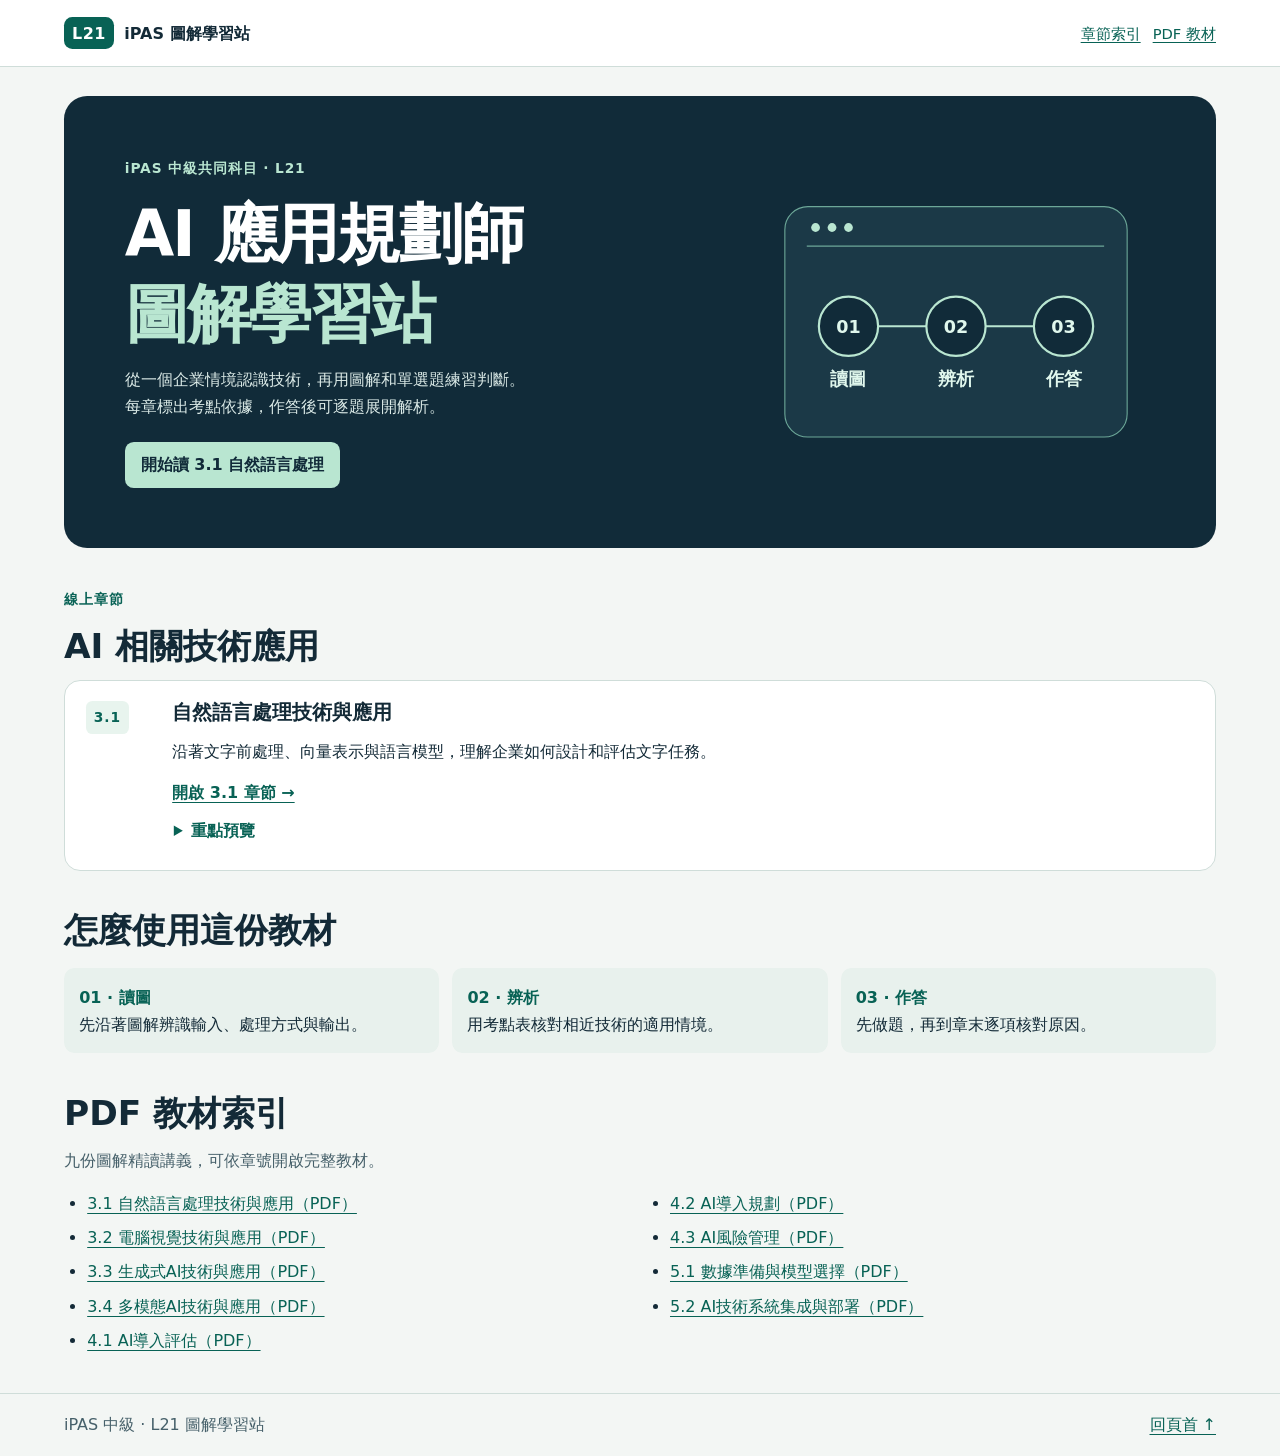
==== index.html @ ba50946d "Add files via upload" ====
<!doctype html>
<html lang="zh-Hant-TW">
<head>
  <meta charset="utf-8">
  <meta name="viewport" content="width=device-width, initial-scale=1">
  <meta name="description" content="iPAS 中級 AI 應用規劃師 L21 圖解講義、考點與練習。">
  <title>iPAS 中級 AI 應用規劃師圖解學習站</title>
  <link rel="stylesheet" href="./assets/css/site.css">
  <script defer src="./assets/js/site.js"></script>
</head>
<body>
  <a class="skip" href="#main">跳至主要內容</a>
  <header class="site-header">
    <div class="frame">
      <a class="brand" href="./index.html"><span class="brand-mark">L21</span> iPAS 圖解學習站</a>
      <nav class="top-nav" aria-label="網站導覽">
        <a href="#lessons">章節索引</a>
        <a href="#materials">PDF 教材</a>
      </nav>
    </div>
  </header>
  <main id="main" class="frame" tabindex="-1">
    <section class="hero hero-grid" aria-labelledby="home-title">
      <div>
        <p class="eyebrow">iPAS 中級共同科目 · L21</p>
        <h1 id="home-title">AI 應用規劃師<br><span class="accent">圖解學習站</span></h1>
        <p>從一個企業情境認識技術，再用圖解和單選題練習判斷。每章標出考點依據，作答後可逐題展開解析。</p>
        <a class="button-link" href="./lessons/3-1-nlp.html">開始讀 3.1 自然語言處理</a>
      </div>
      <svg class="hero-figure" viewBox="0 0 350 245" role="img" aria-label="圖示依序呈現讀圖、辨析、作答三個學習步驟">
        <rect x="19" y="17" width="312" height="210" rx="21" fill="#1b3947" stroke="#6ca798"/>
        <path d="M39 53H310" stroke="#6ca798"/>
        <circle cx="47" cy="36" r="4" fill="#b9e6d1"/>
        <circle cx="62" cy="36" r="4" fill="#b9e6d1"/>
        <circle cx="77" cy="36" r="4" fill="#b9e6d1"/>
        <path d="M79 126H273" stroke="#b9e6d1" stroke-width="2"/>
        <g fill="#112b39" stroke="#b9e6d1" stroke-width="2">
          <circle cx="77" cy="126" r="27"/><circle cx="175" cy="126" r="27"/><circle cx="273" cy="126" r="27"/>
        </g>
        <g fill="#e0f7ed" text-anchor="middle" font-family="system-ui, sans-serif" font-size="16" font-weight="700">
          <text x="77" y="132">01</text><text x="175" y="132">02</text><text x="273" y="132">03</text>
          <text x="77" y="180">讀圖</text><text x="175" y="180">辨析</text><text x="273" y="180">作答</text>
        </g>
      </svg>
    </section>

    <section id="lessons" class="home-section">
      <p class="eyebrow">線上章節</p>
      <h2>AI 相關技術應用</h2>
      <article class="lesson-card">
        <span class="chapter-no">3.1</span>
        <div>
          <h3>自然語言處理技術與應用</h3>
          <p>沿著文字前處理、向量表示與語言模型，理解企業如何設計和評估文字任務。</p>
          <a class="card-link" href="./lessons/3-1-nlp.html">開啟 3.1 章節 →</a>
          <details class="preview" data-preview>
            <summary>重點預覽</summary>
            <ul class="preview-panel">
              <li>區分斷詞、詞性標註與命名實體辨識。</li>
              <li>辨識詞頻特徵、詞嵌入與語言模型的分工。</li>
              <li>比較檢索增強生成、微調與上線評估。</li>
            </ul>
          </details>
        </div>
      </article>
    </section>

    <section class="home-section" aria-labelledby="method-title">
      <h2 id="method-title">怎麼使用這份教材</h2>
      <ol class="reading-steps">
        <li><strong>01 · 讀圖</strong>先沿著圖解辨識輸入、處理方式與輸出。</li>
        <li><strong>02 · 辨析</strong>用考點表核對相近技術的適用情境。</li>
        <li><strong>03 · 作答</strong>先做題，再到章末逐項核對原因。</li>
      </ol>
    </section>

    <section id="materials" class="home-section">
      <h2>PDF 教材索引</h2>
      <p class="section-note">九份圖解精讀講義，可依章號開啟完整教材。</p>
      <ul class="materials">
        <li><a href="./outputs/iPAS%E4%B8%AD%E7%B4%9A_L21_3.1_%E8%87%AA%E7%84%B6%E8%AA%9E%E8%A8%80%E8%99%95%E7%90%86%E6%8A%80%E8%A1%93%E8%88%87%E6%87%89%E7%94%A8_%E5%9C%96%E8%A7%A3%E7%B2%BE%E8%AE%80.pdf">3.1 自然語言處理技術與應用（PDF）</a></li>
        <li><a href="./outputs/iPAS%E4%B8%AD%E7%B4%9A_L21_3.2_%E9%9B%BB%E8%85%A6%E8%A6%96%E8%A6%BA%E6%8A%80%E8%A1%93%E8%88%87%E6%87%89%E7%94%A8_%E5%9C%96%E8%A7%A3%E7%B2%BE%E8%AE%80.pdf">3.2 電腦視覺技術與應用（PDF）</a></li>
        <li><a href="./outputs/iPAS%E4%B8%AD%E7%B4%9A_L21_3.3_%E7%94%9F%E6%88%90%E5%BC%8FAI%E6%8A%80%E8%A1%93%E8%88%87%E6%87%89%E7%94%A8_%E5%9C%96%E8%A7%A3%E7%B2%BE%E8%AE%80.pdf">3.3 生成式AI技術與應用（PDF）</a></li>
        <li><a href="./outputs/iPAS%E4%B8%AD%E7%B4%9A_L21_3.4_%E5%A4%9A%E6%A8%A1%E6%85%8BAI%E6%8A%80%E8%A1%93%E8%88%87%E6%87%89%E7%94%A8_%E5%9C%96%E8%A7%A3%E7%B2%BE%E8%AE%80.pdf">3.4 多模態AI技術與應用（PDF）</a></li>
        <li><a href="./outputs/iPAS%E4%B8%AD%E7%B4%9A_L21_4.1_AI%E5%B0%8E%E5%85%A5%E8%A9%95%E4%BC%B0_%E5%9C%96%E8%A7%A3%E7%B2%BE%E8%AE%80.pdf">4.1 AI導入評估（PDF）</a></li>
        <li><a href="./outputs/iPAS%E4%B8%AD%E7%B4%9A_L21_4.2_AI%E5%B0%8E%E5%85%A5%E8%A6%8F%E5%8A%83_%E5%9C%96%E8%A7%A3%E7%B2%BE%E8%AE%80.pdf">4.2 AI導入規劃（PDF）</a></li>
        <li><a href="./outputs/iPAS%E4%B8%AD%E7%B4%9A_L21_4.3_AI%E9%A2%A8%E9%9A%AA%E7%AE%A1%E7%90%86_%E5%9C%96%E8%A7%A3%E7%B2%BE%E8%AE%80.pdf">4.3 AI風險管理（PDF）</a></li>
        <li><a href="./outputs/iPAS%E4%B8%AD%E7%B4%9A_L21_5.1_%E6%95%B8%E6%93%9A%E6%BA%96%E5%82%99%E8%88%87%E6%A8%A1%E5%9E%8B%E9%81%B8%E6%93%87_%E5%9C%96%E8%A7%A3%E7%B2%BE%E8%AE%80.pdf">5.1 數據準備與模型選擇（PDF）</a></li>
        <li><a href="./outputs/iPAS%E4%B8%AD%E7%B4%9A_L21_5.2_AI%E6%8A%80%E8%A1%93%E7%B3%BB%E7%B5%B1%E9%9B%86%E6%88%90%E8%88%87%E9%83%A8%E7%BD%B2_%E5%9C%96%E8%A7%A3%E7%B2%BE%E8%AE%80.pdf">5.2 AI技術系統集成與部署（PDF）</a></li>
      </ul>
    </section>
  </main>
  <footer class="site-footer">
    <div class="frame"><p>iPAS 中級 · L21 圖解學習站</p><a href="#main">回頁首 ↑</a></div>
  </footer>
</body>
</html>
---- assets/css/site.css ----
:root {
  color-scheme: light;
  --bg: #f3f6f4;
  --paper: #fff;
  --ink: #132a37;
  --muted: #46606a;
  --navy: #112b39;
  --teal: #086255;
  --mint: #b9e6d1;
  --line: #cfddd9;
  --focus: #ae5500;
  --radius: 1rem;
  --max: 72rem;
  font-family: system-ui, "PingFang TC", "Microsoft JhengHei", sans-serif;
  line-height: 1.7;
}
*, *::before, *::after { box-sizing: border-box; }
[hidden] { display: none !important; }
body { margin: 0; background: var(--bg); color: var(--ink); }
a { color: var(--teal); text-underline-offset: .22em; }
a:hover { text-decoration-thickness: .15em; }
a:focus-visible, summary:focus-visible, button:focus-visible, [tabindex]:focus-visible {
  outline: .16rem solid var(--focus);
  outline-offset: .18rem;
}
button, summary { cursor: pointer; font: inherit; }
button { border: 1px solid var(--line); border-radius: .6rem; background: var(--paper); color: var(--teal); padding: .38rem .85rem; font-weight: 700; }
img, svg { max-width: 100%; }
p { margin: 0 0 .85rem; }
h1, h2, h3 { line-height: 1.25; margin: 0 0 .75rem; }
h1 { font-size: clamp(2.05rem, 6vw, 4rem); letter-spacing: -.035em; }
h2 { font-size: clamp(1.55rem, 4vw, 2.15rem); }
h3 { font-size: 1.23rem; }
code { background: #e9f0ed; border-radius: .25rem; padding: .12em .33em; color: var(--navy); }
ol, ul { padding-inline-start: 1.45rem; }
li + li { margin-top: .32rem; }
.frame { width: min(var(--max), calc(100% - 2.5rem)); margin-inline: auto; }
.skip { position: absolute; inset: .5rem auto auto 1rem; transform: translateY(-200%); z-index: 2; padding: .5rem 1rem; background: var(--paper); }
.skip:focus { transform: translateY(0); }
.site-header { background: var(--paper); border-bottom: 1px solid var(--line); }
.site-header .frame, .site-footer .frame { display: flex; align-items: center; justify-content: space-between; gap: .6rem 1.25rem; flex-wrap: wrap; }
.site-header .frame { min-height: 4.15rem; padding-block: .6rem; }
.site-footer { border-top: 1px solid var(--line); padding-block: 1.1rem; color: var(--muted); }
.site-footer p { margin: 0; }
.brand { display: inline-flex; align-items: center; gap: .65rem; color: var(--ink); font-weight: 800; text-decoration: none; }
.brand-mark { color: #fff; background: var(--teal); border-radius: .52rem; padding: .15rem .5rem; letter-spacing: .03em; }
.top-nav { display: flex; flex-wrap: wrap; gap: .75rem; font-size: .92rem; }
.eyebrow, .chapter-no { font-size: .86rem; color: var(--teal); font-weight: 800; letter-spacing: .065em; }
.hero { padding: clamp(1.65rem, 5vw, 3.8rem); background: var(--navy); color: #fff; border-radius: 1.45rem; margin-block: 1.8rem 2.45rem; }
.hero p { max-width: 40ch; color: #dbeae7; }
.hero .eyebrow { color: var(--mint); }
.hero .accent { color: var(--mint); }
.hero-grid { display: grid; grid-template-columns: minmax(0, 1.5fr) minmax(0, 1fr); align-items: center; gap: 2rem; }
.hero-figure { display: block; width: min(100%, 24rem); margin: auto; }
.button-link { display: inline-block; margin-top: .5rem; padding: .58rem 1rem; background: var(--mint); border-radius: .55rem; color: var(--navy); font-weight: 800; text-decoration: none; }
.button-link:hover { background: #d2f4e5; }
.hero .button-link:focus-visible { outline-color: #ffd48a; }
.home-section { margin-block: 2.4rem; }
.section-note, .meta { color: var(--muted); }
.lesson-card { display: grid; align-items: start; grid-template-columns: 4.4rem minmax(0, 1fr); gap: .65rem 1rem; background: var(--paper); border: 1px solid var(--line); border-radius: var(--radius); padding: 1.3rem; }
.lesson-card p:last-child, details p:last-child { margin-bottom: 0; }
.lesson-card .chapter-no { justify-self: start; padding: .3rem .5rem; background: #e8f4ee; border-radius: .4rem; }
.card-link { display: inline-block; margin-bottom: .4rem; font-weight: 750; }
.preview { color: var(--muted); }
.preview > summary { width: fit-content; max-width: 100%; padding: .3rem .1rem; color: var(--teal); font-weight: 730; }
.preview[open] > summary { margin-bottom: .18rem; }
.preview-panel { border-inline-start: .18rem solid #77ab9b; padding: .35rem .7rem; margin: 0; color: var(--ink); }
.preview-panel ul { margin: 0; }
.reading-steps { display: grid; grid-template-columns: repeat(3, minmax(0, 1fr)); gap: .8rem; list-style: none; padding: 0; }
.reading-steps li { margin: 0; padding: .95rem; background: #e8f1ed; border-radius: .65rem; }
.reading-steps strong { color: var(--teal); display: block; }
.materials { columns: 2; column-gap: 2.3rem; }
.materials li { break-inside: avoid; margin: 0 0 .45rem; }
.lesson-grid { display: grid; grid-template-columns: 11rem minmax(0, 1fr); align-items: start; gap: 1.6rem; margin-bottom: 2.4rem; }
.toc { position: sticky; top: 1rem; padding: 1rem; background: var(--paper); border: 1px solid var(--line); border-radius: .8rem; }
.toc strong { display: block; margin-bottom: .35rem; }
.toc ul { margin: 0; }
.toc a { display: inline-block; padding-block: .15rem; }
.lesson-content > section { padding: clamp(1rem, 3vw, 1.65rem); margin-bottom: 1.05rem; background: var(--paper); border: 1px solid var(--line); border-radius: var(--radius); scroll-margin-top: 1rem; }
#concepts nav { margin-bottom: 1rem; }
.topic { margin-top: 1.4rem; padding-top: 1.2rem; border-top: 1px solid var(--line); }
.flow { margin: 1rem 0; padding: 1rem; background: #eaf4ef; border-radius: .75rem; }
.flow ol { display: grid; grid-template-columns: repeat(4, minmax(0, 1fr)); gap: .55rem; padding: 0; list-style: none; margin: 0; }
.flow li { min-width: 0; margin: 0; padding: .6rem; background: var(--paper); border: 1px solid var(--line); border-radius: .55rem; overflow-wrap: anywhere; }
.flow li > strong { display: block; color: var(--teal); }
figcaption { margin-top: .6rem; color: var(--muted); font-size: .92rem; }
.note { padding: .75rem .9rem; border-inline-start: .24rem solid var(--teal); background: #ecf5f0; }
.table-wrap { overflow-x: auto; }
table { width: 100%; min-width: 31rem; border-collapse: collapse; text-align: start; }
th, td { border-bottom: 1px solid var(--line); text-align: start; vertical-align: top; padding: .65rem; }
th { background: #eef4f2; }
.badge { display: inline-block; border-radius: .35rem; background: #f8e7c9; color: #603500; padding: .04rem .38rem; font-size: .83rem; font-weight: 750; }
.question, .answer { border: 1px solid var(--line); border-radius: .7rem; margin-top: .8rem; padding: .8rem; }
.question ol, .answer ol { margin-block: .4rem 0; }
.answer > summary { color: var(--teal); font-weight: 750; }
.answer[open] > summary { margin-bottom: .65rem; }
.answer-controls { display: flex; flex-wrap: wrap; gap: .55rem; }
.source-list { overflow-wrap: anywhere; }
@media (max-width: 47rem) {
  .hero-grid, .lesson-grid { grid-template-columns: minmax(0, 1fr); }
  .hero-figure { max-width: 16rem; }
  .hero-grid { gap: .8rem; }
  .toc { position: static; }
  .toc ul { display: grid; grid-template-columns: repeat(2, minmax(0, 1fr)); }
  .flow ol { grid-template-columns: repeat(2, minmax(0, 1fr)); }
}
@media (max-width: 34rem) {
  .frame { width: calc(100% - 1.45rem); }
  .hero { margin-top: 1rem; }
  .flow ol, .reading-steps, .lesson-card { grid-template-columns: minmax(0, 1fr); }
  .materials { columns: 1; }
  .preview > summary { padding-block: .5rem; }
}
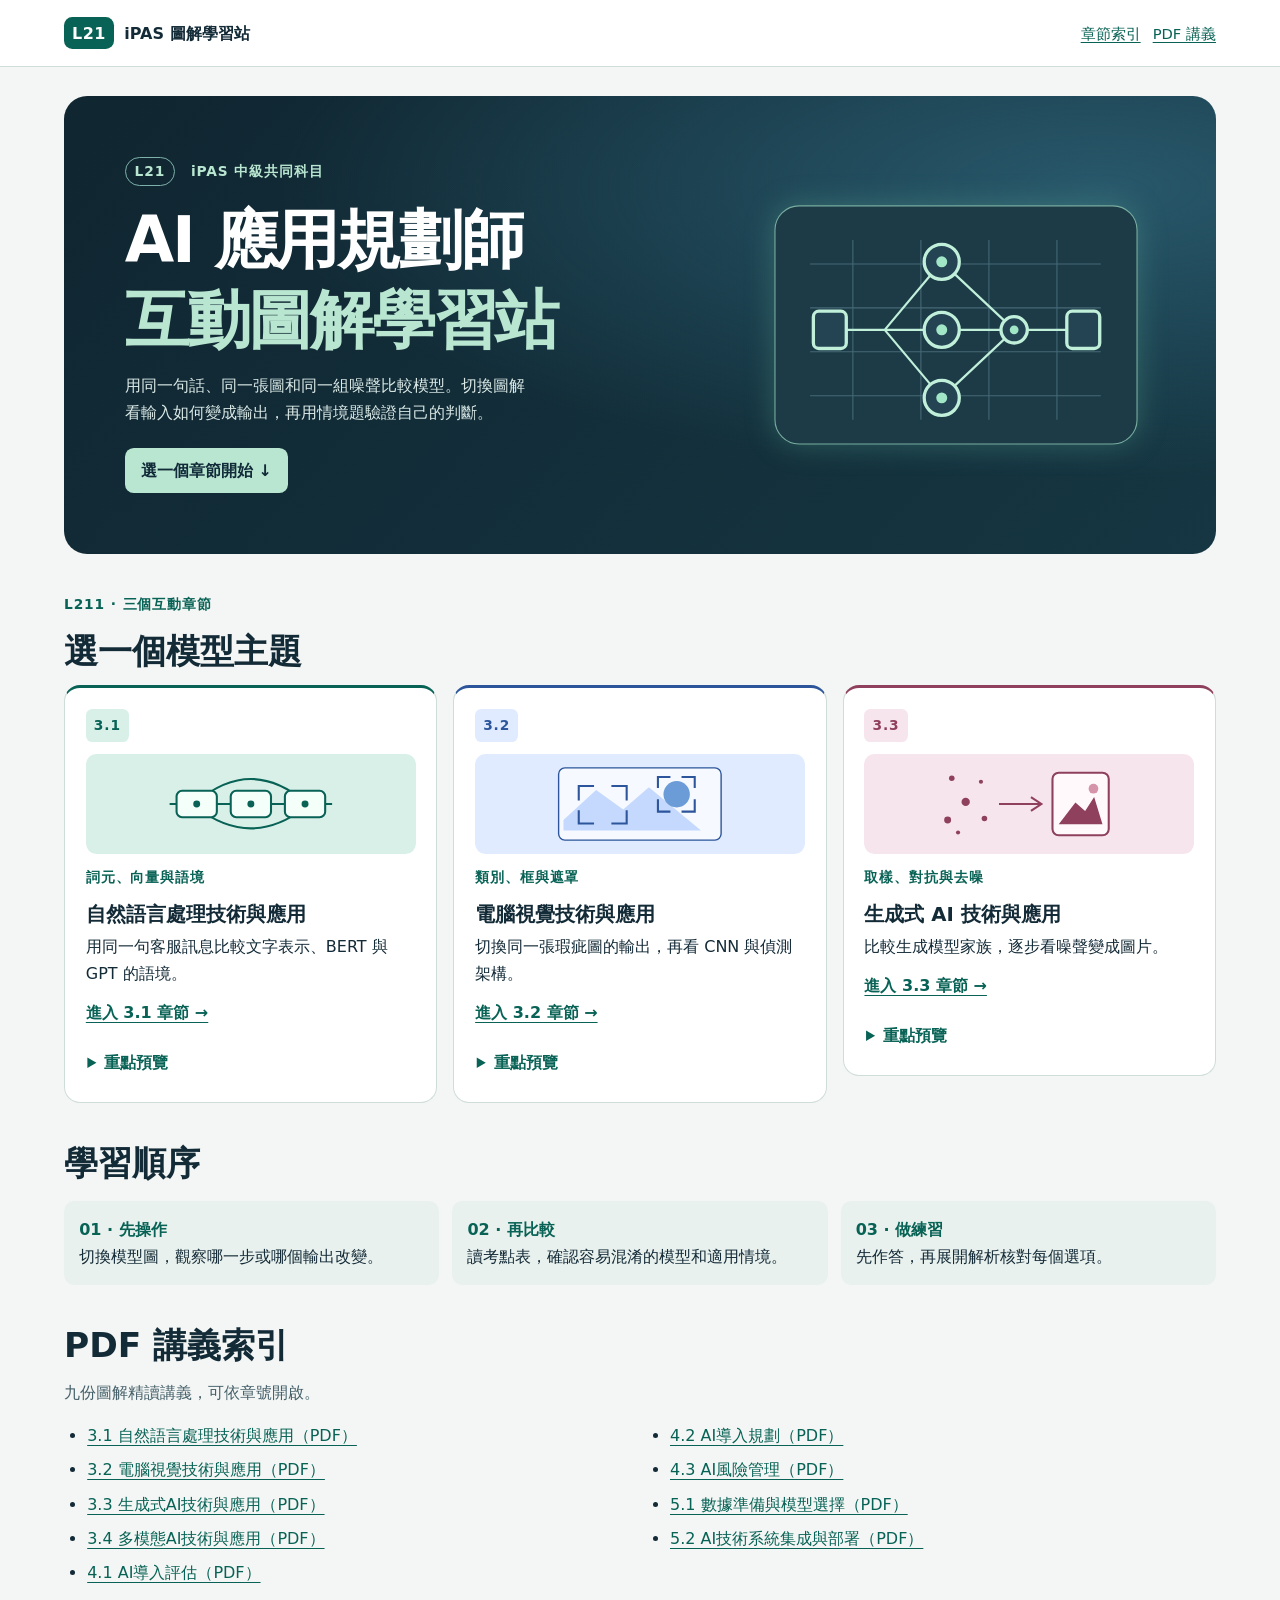
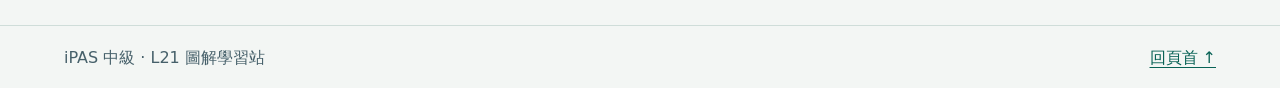
==== commit bfd50b53: "Add files via upload" ====
--- a/index.html
+++ b/index.html
@@ -3,7 +3,7 @@
 <head>
   <meta charset="utf-8">
   <meta name="viewport" content="width=device-width, initial-scale=1">
-  <meta name="description" content="iPAS 中級 AI 應用規劃師 L21 圖解講義、考點與練習。">
+  <meta name="description" content="iPAS 中級 AI 應用規劃師 L21 互動模型圖、考點與章末練習。">
   <title>iPAS 中級 AI 應用規劃師圖解學習站</title>
   <link rel="stylesheet" href="./assets/css/site.css">
   <script defer src="./assets/js/site.js"></script>
@@ -13,85 +13,89 @@
   <header class="site-header">
     <div class="frame">
       <a class="brand" href="./index.html"><span class="brand-mark">L21</span> iPAS 圖解學習站</a>
-      <nav class="top-nav" aria-label="網站導覽">
-        <a href="#lessons">章節索引</a>
-        <a href="#materials">PDF 教材</a>
-      </nav>
+      <nav class="top-nav" aria-label="網站導覽"><a href="#lessons">章節索引</a><a href="#materials">PDF 講義</a></nav>
     </div>
   </header>
   <main id="main" class="frame" tabindex="-1">
     <section class="hero hero-grid" aria-labelledby="home-title">
       <div>
-        <p class="eyebrow">iPAS 中級共同科目 · L21</p>
-        <h1 id="home-title">AI 應用規劃師<br><span class="accent">圖解學習站</span></h1>
-        <p>從一個企業情境認識技術，再用圖解和單選題練習判斷。每章標出考點依據，作答後可逐題展開解析。</p>
-        <a class="button-link" href="./lessons/3-1-nlp.html">開始讀 3.1 自然語言處理</a>
+        <p class="eyebrow hero-kicker"><span>L21</span> iPAS 中級共同科目</p>
+        <h1 id="home-title">AI 應用規劃師<br><span class="accent">互動圖解學習站</span></h1>
+        <p>用同一句話、同一張圖和同一組噪聲比較模型。切換圖解看輸入如何變成輸出，再用情境題驗證自己的判斷。</p>
+        <a class="button-link" href="#lessons">選一個章節開始 ↓</a>
       </div>
-      <svg class="hero-figure" viewBox="0 0 350 245" role="img" aria-label="圖示依序呈現讀圖、辨析、作答三個學習步驟">
-        <rect x="19" y="17" width="312" height="210" rx="21" fill="#1b3947" stroke="#6ca798"/>
-        <path d="M39 53H310" stroke="#6ca798"/>
-        <circle cx="47" cy="36" r="4" fill="#b9e6d1"/>
-        <circle cx="62" cy="36" r="4" fill="#b9e6d1"/>
-        <circle cx="77" cy="36" r="4" fill="#b9e6d1"/>
-        <path d="M79 126H273" stroke="#b9e6d1" stroke-width="2"/>
-        <g fill="#112b39" stroke="#b9e6d1" stroke-width="2">
-          <circle cx="77" cy="126" r="27"/><circle cx="175" cy="126" r="27"/><circle cx="273" cy="126" r="27"/>
-        </g>
-        <g fill="#e0f7ed" text-anchor="middle" font-family="system-ui, sans-serif" font-size="16" font-weight="700">
-          <text x="77" y="132">01</text><text x="175" y="132">02</text><text x="273" y="132">03</text>
-          <text x="77" y="180">讀圖</text><text x="175" y="180">辨析</text><text x="273" y="180">作答</text>
-        </g>
-      </svg>
+      <svg class="hero-figure" viewBox="0 0 350 235" role="img" aria-label="由輸入經過模型節點傳到輸出，代表各章的共同閱讀方向。" xmlns="http://www.w3.org/2000/svg"><rect x="10" y="9" width="330" height="217" rx="22" fill="#1c3b47" stroke="#78ad9f"/>
+  <path d="M42 62h265M42 102h265M42 142h265M42 182h265M81 40v164m62-164v164m62-164v164m62-164v164" fill="none" stroke="#446875" stroke-width="1"/>
+  <path d="M67 122h43m0 0 52-62m-52 62 52 0m-52 0 52 62m0-124 66 62m-66 0h66m-66 62 66-62h49" fill="none" stroke="currentColor" stroke-width="2"/>
+  <g fill="#244453" stroke="currentColor" stroke-width="3"><rect x="45" y="105" width="30" height="34" rx="5"/><circle cx="162" cy="60" r="16"/><circle cx="162" cy="122" r="16"/><circle cx="162" cy="184" r="16"/><circle cx="228" cy="122" r="12"/><rect x="276" y="105" width="30" height="34" rx="5"/></g>
+  <g fill="#a2e6c8"><circle cx="162" cy="60" r="5"/><circle cx="162" cy="122" r="5"/><circle cx="162" cy="184" r="5"/><circle cx="228" cy="122" r="4"/></g></svg>
     </section>
-
     <section id="lessons" class="home-section">
-      <p class="eyebrow">線上章節</p>
-      <h2>AI 相關技術應用</h2>
-      <article class="lesson-card">
-        <span class="chapter-no">3.1</span>
-        <div>
-          <h3>自然語言處理技術與應用</h3>
-          <p>沿著文字前處理、向量表示與語言模型，理解企業如何設計和評估文字任務。</p>
-          <a class="card-link" href="./lessons/3-1-nlp.html">開啟 3.1 章節 →</a>
-          <details class="preview" data-preview>
-            <summary>重點預覽</summary>
+      <p class="eyebrow">L211 · 三個互動章節</p>
+      <h2>選一個模型主題</h2>
+      <div class="home-chapters">
+        <article class="lesson-card language">
+          <span class="chapter-no">3.1</span>
+          <svg class="chapter-art" viewBox="0 0 320 144" role="img" aria-label="三個詞元及其關聯" xmlns="http://www.w3.org/2000/svg"><g fill="none" stroke="currentColor" stroke-width="3"><path d="M43 72H277M82 69Q160 3 238 69M82 77Q160 137 238 77"/><rect x="53" y="53" width="58" height="38" rx="8" fill="#f5fffa"/><rect x="131" y="53" width="58" height="38" rx="8" fill="#f5fffa"/><rect x="209" y="53" width="58" height="38" rx="8" fill="#f5fffa"/></g><g fill="currentColor"><circle cx="82" cy="72" r="5"/><circle cx="160" cy="72" r="5"/><circle cx="238" cy="72" r="5"/></g></svg>
+          <div><p class="eyebrow">詞元、向量與語境</p><h3>自然語言處理技術與應用</h3><p>用同一句客服訊息比較文字表示、BERT 與 GPT 的語境。</p></div>
+          <a class="card-link" href="./lessons/3-1-nlp.html">進入 3.1 章節 →</a>
+          <details class="preview" data-preview><summary>重點預覽</summary>
             <ul class="preview-panel">
-              <li>區分斷詞、詞性標註與命名實體辨識。</li>
-              <li>辨識詞頻特徵、詞嵌入與語言模型的分工。</li>
-              <li>比較檢索增強生成、微調與上線評估。</li>
+              <li>三組模型圖包含斷詞與詞袋、可見語境及檢索問答。</li>
+              <li>透過檢索與答案驗證，分清證據來自哪裡。</li>
             </ul>
           </details>
-        </div>
-      </article>
+        </article>
+        <article class="lesson-card vision">
+          <span class="chapter-no">3.2</span>
+          <svg class="chapter-art" viewBox="0 0 320 144" role="img" aria-label="同一畫面中的兩個偵測框" xmlns="http://www.w3.org/2000/svg"><rect x="43" y="20" width="234" height="104" rx="9" fill="#f6f9ff" stroke="currentColor" stroke-width="2"/><path d="M50 95L97 52l39 28 37-32 75 62H50Z" fill="#c4d9fd"/><circle cx="213" cy="58" r="19" fill="#6b9cd7"/><g fill="none" stroke="currentColor" stroke-width="3"><path d="M72 67V46h22m25 0h22v21m0 14v19h-22m-25 0H72V81M186 49V33h18m16 0h19v16m0 16v18h-19m-16 0h-18V65"/></g></svg>
+          <div><p class="eyebrow">類別、框與遮罩</p><h3>電腦視覺技術與應用</h3><p>切換同一張瑕疵圖的輸出，再看 CNN 與偵測架構。</p></div>
+          <a class="card-link" href="./lessons/3-2-computer-vision.html">進入 3.2 章節 →</a>
+          <details class="preview" data-preview><summary>重點預覽</summary>
+            <ul class="preview-panel">
+              <li>四組模型圖包含影像任務、卷積與池化、偵測路線及 IoU。</li>
+              <li>比較單階段與兩階段偵測，練習計算 IoU。</li>
+            </ul>
+          </details>
+        </article>
+        <article class="lesson-card generative">
+          <span class="chapter-no">3.3</span>
+          <svg class="chapter-art" viewBox="0 0 320 144" role="img" aria-label="由雜訊逐步生成影像" xmlns="http://www.w3.org/2000/svg"><g fill="currentColor"><circle cx="49" cy="35" r="4"/><circle cx="69" cy="69" r="6"/><circle cx="43" cy="95" r="5"/><circle cx="91" cy="40" r="3"/><circle cx="96" cy="93" r="4"/><circle cx="58" cy="113" r="3"/></g><path d="M117 72h61m-15-10 15 10-15 10" fill="none" stroke="currentColor" stroke-width="3"/><rect x="194" y="27" width="81" height="90" rx="9" fill="#fff9fb" stroke="currentColor" stroke-width="3"/><path d="M203 101l24-31 14 12 13-20 12 39z" fill="currentColor"/><circle cx="253" cy="50" r="7" fill="#d594a9"/></svg>
+          <div><p class="eyebrow">取樣、對抗與去噪</p><h3>生成式 AI 技術與應用</h3><p>比較生成模型家族，逐步看噪聲變成圖片。</p></div>
+          <a class="card-link" href="./lessons/3-3-generative-ai.html">進入 3.3 章節 →</a>
+          <details class="preview" data-preview><summary>重點預覽</summary>
+            <ul class="preview-panel">
+              <li>四組模型圖包含模型家族、去噪、代理查證與語音輸出。</li>
+              <li>用代理查詢案例練習核對工具結果。</li>
+            </ul>
+          </details>
+        </article>
+      </div>
     </section>
-
     <section class="home-section" aria-labelledby="method-title">
-      <h2 id="method-title">怎麼使用這份教材</h2>
+      <h2 id="method-title">學習順序</h2>
       <ol class="reading-steps">
-        <li><strong>01 · 讀圖</strong>先沿著圖解辨識輸入、處理方式與輸出。</li>
-        <li><strong>02 · 辨析</strong>用考點表核對相近技術的適用情境。</li>
-        <li><strong>03 · 作答</strong>先做題，再到章末逐項核對原因。</li>
+        <li><strong>01 · 先操作</strong>切換模型圖，觀察哪一步或哪個輸出改變。</li>
+        <li><strong>02 · 再比較</strong>讀考點表，確認容易混淆的模型和適用情境。</li>
+        <li><strong>03 · 做練習</strong>先作答，再展開解析核對每個選項。</li>
       </ol>
     </section>
-
     <section id="materials" class="home-section">
-      <h2>PDF 教材索引</h2>
-      <p class="section-note">九份圖解精讀講義，可依章號開啟完整教材。</p>
+      <h2>PDF 講義索引</h2>
+      <p class="section-note">九份圖解精讀講義，可依章號開啟。</p>
       <ul class="materials">
-        <li><a href="./outputs/iPAS%E4%B8%AD%E7%B4%9A_L21_3.1_%E8%87%AA%E7%84%B6%E8%AA%9E%E8%A8%80%E8%99%95%E7%90%86%E6%8A%80%E8%A1%93%E8%88%87%E6%87%89%E7%94%A8_%E5%9C%96%E8%A7%A3%E7%B2%BE%E8%AE%80.pdf">3.1 自然語言處理技術與應用（PDF）</a></li>
-        <li><a href="./outputs/iPAS%E4%B8%AD%E7%B4%9A_L21_3.2_%E9%9B%BB%E8%85%A6%E8%A6%96%E8%A6%BA%E6%8A%80%E8%A1%93%E8%88%87%E6%87%89%E7%94%A8_%E5%9C%96%E8%A7%A3%E7%B2%BE%E8%AE%80.pdf">3.2 電腦視覺技術與應用（PDF）</a></li>
-        <li><a href="./outputs/iPAS%E4%B8%AD%E7%B4%9A_L21_3.3_%E7%94%9F%E6%88%90%E5%BC%8FAI%E6%8A%80%E8%A1%93%E8%88%87%E6%87%89%E7%94%A8_%E5%9C%96%E8%A7%A3%E7%B2%BE%E8%AE%80.pdf">3.3 生成式AI技術與應用（PDF）</a></li>
-        <li><a href="./outputs/iPAS%E4%B8%AD%E7%B4%9A_L21_3.4_%E5%A4%9A%E6%A8%A1%E6%85%8BAI%E6%8A%80%E8%A1%93%E8%88%87%E6%87%89%E7%94%A8_%E5%9C%96%E8%A7%A3%E7%B2%BE%E8%AE%80.pdf">3.4 多模態AI技術與應用（PDF）</a></li>
-        <li><a href="./outputs/iPAS%E4%B8%AD%E7%B4%9A_L21_4.1_AI%E5%B0%8E%E5%85%A5%E8%A9%95%E4%BC%B0_%E5%9C%96%E8%A7%A3%E7%B2%BE%E8%AE%80.pdf">4.1 AI導入評估（PDF）</a></li>
-        <li><a href="./outputs/iPAS%E4%B8%AD%E7%B4%9A_L21_4.2_AI%E5%B0%8E%E5%85%A5%E8%A6%8F%E5%8A%83_%E5%9C%96%E8%A7%A3%E7%B2%BE%E8%AE%80.pdf">4.2 AI導入規劃（PDF）</a></li>
-        <li><a href="./outputs/iPAS%E4%B8%AD%E7%B4%9A_L21_4.3_AI%E9%A2%A8%E9%9A%AA%E7%AE%A1%E7%90%86_%E5%9C%96%E8%A7%A3%E7%B2%BE%E8%AE%80.pdf">4.3 AI風險管理（PDF）</a></li>
-        <li><a href="./outputs/iPAS%E4%B8%AD%E7%B4%9A_L21_5.1_%E6%95%B8%E6%93%9A%E6%BA%96%E5%82%99%E8%88%87%E6%A8%A1%E5%9E%8B%E9%81%B8%E6%93%87_%E5%9C%96%E8%A7%A3%E7%B2%BE%E8%AE%80.pdf">5.1 數據準備與模型選擇（PDF）</a></li>
-        <li><a href="./outputs/iPAS%E4%B8%AD%E7%B4%9A_L21_5.2_AI%E6%8A%80%E8%A1%93%E7%B3%BB%E7%B5%B1%E9%9B%86%E6%88%90%E8%88%87%E9%83%A8%E7%BD%B2_%E5%9C%96%E8%A7%A3%E7%B2%BE%E8%AE%80.pdf">5.2 AI技術系統集成與部署（PDF）</a></li>
+        <li><a href="./material/iPAS%E4%B8%AD%E7%B4%9A_L21_3.1_%E8%87%AA%E7%84%B6%E8%AA%9E%E8%A8%80%E8%99%95%E7%90%86%E6%8A%80%E8%A1%93%E8%88%87%E6%87%89%E7%94%A8_%E5%9C%96%E8%A7%A3%E7%B2%BE%E8%AE%80.pdf">3.1 自然語言處理技術與應用（PDF）</a></li>
+        <li><a href="./material/iPAS%E4%B8%AD%E7%B4%9A_L21_3.2_%E9%9B%BB%E8%85%A6%E8%A6%96%E8%A6%BA%E6%8A%80%E8%A1%93%E8%88%87%E6%87%89%E7%94%A8_%E5%9C%96%E8%A7%A3%E7%B2%BE%E8%AE%80.pdf">3.2 電腦視覺技術與應用（PDF）</a></li>
+        <li><a href="./material/iPAS%E4%B8%AD%E7%B4%9A_L21_3.3_%E7%94%9F%E6%88%90%E5%BC%8FAI%E6%8A%80%E8%A1%93%E8%88%87%E6%87%89%E7%94%A8_%E5%9C%96%E8%A7%A3%E7%B2%BE%E8%AE%80.pdf">3.3 生成式AI技術與應用（PDF）</a></li>
+        <li><a href="./material/iPAS%E4%B8%AD%E7%B4%9A_L21_3.4_%E5%A4%9A%E6%A8%A1%E6%85%8BAI%E6%8A%80%E8%A1%93%E8%88%87%E6%87%89%E7%94%A8_%E5%9C%96%E8%A7%A3%E7%B2%BE%E8%AE%80.pdf">3.4 多模態AI技術與應用（PDF）</a></li>
+        <li><a href="./material/iPAS%E4%B8%AD%E7%B4%9A_L21_4.1_AI%E5%B0%8E%E5%85%A5%E8%A9%95%E4%BC%B0_%E5%9C%96%E8%A7%A3%E7%B2%BE%E8%AE%80.pdf">4.1 AI導入評估（PDF）</a></li>
+        <li><a href="./material/iPAS%E4%B8%AD%E7%B4%9A_L21_4.2_AI%E5%B0%8E%E5%85%A5%E8%A6%8F%E5%8A%83_%E5%9C%96%E8%A7%A3%E7%B2%BE%E8%AE%80.pdf">4.2 AI導入規劃（PDF）</a></li>
+        <li><a href="./material/iPAS%E4%B8%AD%E7%B4%9A_L21_4.3_AI%E9%A2%A8%E9%9A%AA%E7%AE%A1%E7%90%86_%E5%9C%96%E8%A7%A3%E7%B2%BE%E8%AE%80.pdf">4.3 AI風險管理（PDF）</a></li>
+        <li><a href="./material/iPAS%E4%B8%AD%E7%B4%9A_L21_5.1_%E6%95%B8%E6%93%9A%E6%BA%96%E5%82%99%E8%88%87%E6%A8%A1%E5%9E%8B%E9%81%B8%E6%93%87_%E5%9C%96%E8%A7%A3%E7%B2%BE%E8%AE%80.pdf">5.1 數據準備與模型選擇（PDF）</a></li>
+        <li><a href="./material/iPAS%E4%B8%AD%E7%B4%9A_L21_5.2_AI%E6%8A%80%E8%A1%93%E7%B3%BB%E7%B5%B1%E9%9B%86%E6%88%90%E8%88%87%E9%83%A8%E7%BD%B2_%E5%9C%96%E8%A7%A3%E7%B2%BE%E8%AE%80.pdf">5.2 AI技術系統集成與部署（PDF）</a></li>
       </ul>
     </section>
   </main>
-  <footer class="site-footer">
-    <div class="frame"><p>iPAS 中級 · L21 圖解學習站</p><a href="#main">回頁首 ↑</a></div>
-  </footer>
+  <footer class="site-footer"><div class="frame"><p>iPAS 中級 · L21 圖解學習站</p><a href="#main">回頁首 ↑</a></div></footer>
 </body>
 </html>
--- a/assets/css/site.css
+++ b/assets/css/site.css
@@ -79,10 +79,6 @@
 .lesson-content > section { padding: clamp(1rem, 3vw, 1.65rem); margin-bottom: 1.05rem; background: var(--paper); border: 1px solid var(--line); border-radius: var(--radius); scroll-margin-top: 1rem; }
 #concepts nav { margin-bottom: 1rem; }
 .topic { margin-top: 1.4rem; padding-top: 1.2rem; border-top: 1px solid var(--line); }
-.flow { margin: 1rem 0; padding: 1rem; background: #eaf4ef; border-radius: .75rem; }
-.flow ol { display: grid; grid-template-columns: repeat(4, minmax(0, 1fr)); gap: .55rem; padding: 0; list-style: none; margin: 0; }
-.flow li { min-width: 0; margin: 0; padding: .6rem; background: var(--paper); border: 1px solid var(--line); border-radius: .55rem; overflow-wrap: anywhere; }
-.flow li > strong { display: block; color: var(--teal); }
 figcaption { margin-top: .6rem; color: var(--muted); font-size: .92rem; }
 .note { padding: .75rem .9rem; border-inline-start: .24rem solid var(--teal); background: #ecf5f0; }
 .table-wrap { overflow-x: auto; }
@@ -102,12 +98,119 @@
   .hero-grid { gap: .8rem; }
   .toc { position: static; }
   .toc ul { display: grid; grid-template-columns: repeat(2, minmax(0, 1fr)); }
-  .flow ol { grid-template-columns: repeat(2, minmax(0, 1fr)); }
 }
 @media (max-width: 34rem) {
   .frame { width: calc(100% - 1.45rem); }
   .hero { margin-top: 1rem; }
-  .flow ol, .reading-steps, .lesson-card { grid-template-columns: minmax(0, 1fr); }
+  .reading-steps, .lesson-card { grid-template-columns: minmax(0, 1fr); }
   .materials { columns: 1; }
   .preview > summary { padding-block: .5rem; }
 }
+
+/* Chapter accents and the shared visual model components. */
+body { --model: #086255; --model-soft: #d8f0e8; }
+.vision { --model: #2c559b; --model-soft: #e1ebff; }
+.generative { --model: #8f405d; --model-soft: #f7e5ed; }
+.hero {
+  position: relative;
+  isolation: isolate;
+  background:
+    radial-gradient(ellipse at 90% 20%, #28586b 0%, transparent 56%),
+    linear-gradient(132deg, #102631, #153642);
+}
+.hero-kicker { display: flex; gap: .6rem 1rem; flex-wrap: wrap; align-items: center; }
+.hero-kicker span { padding: .12rem .55rem; border: 1px solid #7eb1aa; border-radius: 4rem; }
+.hero-figure { color: #c0efda; filter: drop-shadow(0 0 .9rem #77d8ae40); }
+.home-chapters { display: grid; grid-template-columns: repeat(3, minmax(0, 1fr)); gap: 1rem; align-items: start; }
+.home-chapters .lesson-card {
+  display: flex;
+  flex-direction: column;
+  gap: .75rem;
+  border-top: .22rem solid var(--model);
+  min-width: 0;
+}
+.home-chapters .lesson-card h3 { margin-bottom: .3rem; }
+.home-chapters .lesson-card .chapter-no { align-self: flex-start; color: var(--model); background: var(--model-soft); }
+.home-chapters ul.preview-panel { padding-inline-start: 1.45rem; }
+.chapter-art {
+  width: 100%;
+  height: 6.25rem;
+  color: var(--model);
+  background: var(--model-soft);
+  border-radius: .65rem;
+  display: block;
+}
+.model-demo {
+  margin: 1rem 0;
+  padding: clamp(.75rem, 2.4vw, 1.15rem);
+  border: 1px solid var(--line);
+  border-radius: .8rem;
+  background: #f4f8f7;
+}
+.model-demo h3 { margin-bottom: .75rem; }
+.model-controls { display: flex; gap: .4rem; flex-wrap: wrap; margin-bottom: .65rem; }
+.model-controls button { color: var(--model); min-height: 2.6rem; }
+.model-controls button[aria-pressed="true"] {
+  background: var(--model);
+  color: #fff;
+  border-color: var(--model);
+}
+.model-state {
+  display: grid;
+  gap: .6rem;
+  margin: 0;
+  padding: .85rem;
+  border: 1px solid var(--line);
+  border-radius: .65rem;
+  background: var(--paper);
+  overflow-wrap: anywhere;
+}
+.model-state + .model-state { margin-top: .65rem; }
+.model-demo[data-model-ready] .model-state { margin-top: 0; }
+.model-demo[data-model-ready] .model-state:not([hidden]) { animation: reveal-model .22s ease-out; }
+@keyframes reveal-model { from { opacity: .65; } to { opacity: 1; } }
+.model-state strong:first-child { color: var(--model); }
+.model-state p { margin: 0; }
+.model-demo figcaption { margin-top: .75rem; }
+.model-flow { list-style: none; display: grid; grid-template-columns: repeat(auto-fit, minmax(min(100%, 8rem), 1fr)); padding: 0; gap: .8rem; margin: 0; }
+.model-flow li {
+  position: relative;
+  display: grid;
+  align-content: start;
+  gap: .28rem;
+  margin: 0;
+  border-radius: .55rem;
+  background: var(--model-soft);
+  color: var(--ink);
+  padding: .6rem;
+  min-width: 0;
+}
+.model-flow .step-index { color: var(--model); font-size: .75rem; font-weight: 800; }
+.model-flow li > strong { color: var(--model); }
+.model-flow li > span:last-child { font-size: .88rem; }
+.model-scene { display: block; width: min(100%, 24rem); height: auto; margin-inline: auto; color: var(--model); }
+.model-state .tokens { display: flex; align-items: center; flex-wrap: wrap; gap: .36rem; }
+.tokens span {
+  display: inline-block;
+  padding: .25rem .52rem;
+  color: var(--model);
+  background: var(--model-soft);
+  border: 1px solid currentColor;
+  border-radius: .35rem;
+  font-weight: 700;
+}
+.matrix-layout { display: flex; flex-wrap: wrap; align-items: center; justify-content: center; gap: .7rem 1.15rem; }
+.matrix-wrap { text-align: center; }
+.matrix { display: grid; grid-template-columns: repeat(var(--cols), minmax(1.55rem, 1fr)); gap: .15rem; margin: .25rem auto; width: max-content; }
+.matrix span { display: grid; place-items: center; min-width: 1.55rem; min-height: 1.55rem; border-radius: .22rem; background: #edf2f1; font-size: .84rem; }
+.matrix .highlight { background: var(--model); color: white; font-weight: 750; }
+.matrix-caption { font-size: .84rem; color: var(--muted); }
+.diagram-key { display: flex; flex-wrap: wrap; justify-content: center; gap: .35rem 1rem; font-size: .85rem; }
+.diagram-key span { padding: .15rem .5rem; border-radius: .3rem; background: var(--model-soft); color: var(--model); }
+.note { margin-top: .85rem; }
+@media (max-width: 55rem) { .home-chapters { grid-template-columns: 1fr; } }
+@media (max-width: 34rem) {
+  .model-flow { grid-template-columns: 1fr; }
+  .model-controls button { flex: 1 1 auto; }
+}
+@media (prefers-reduced-motion: reduce) { .model-demo[data-model-ready] .model-state { animation: none; } }
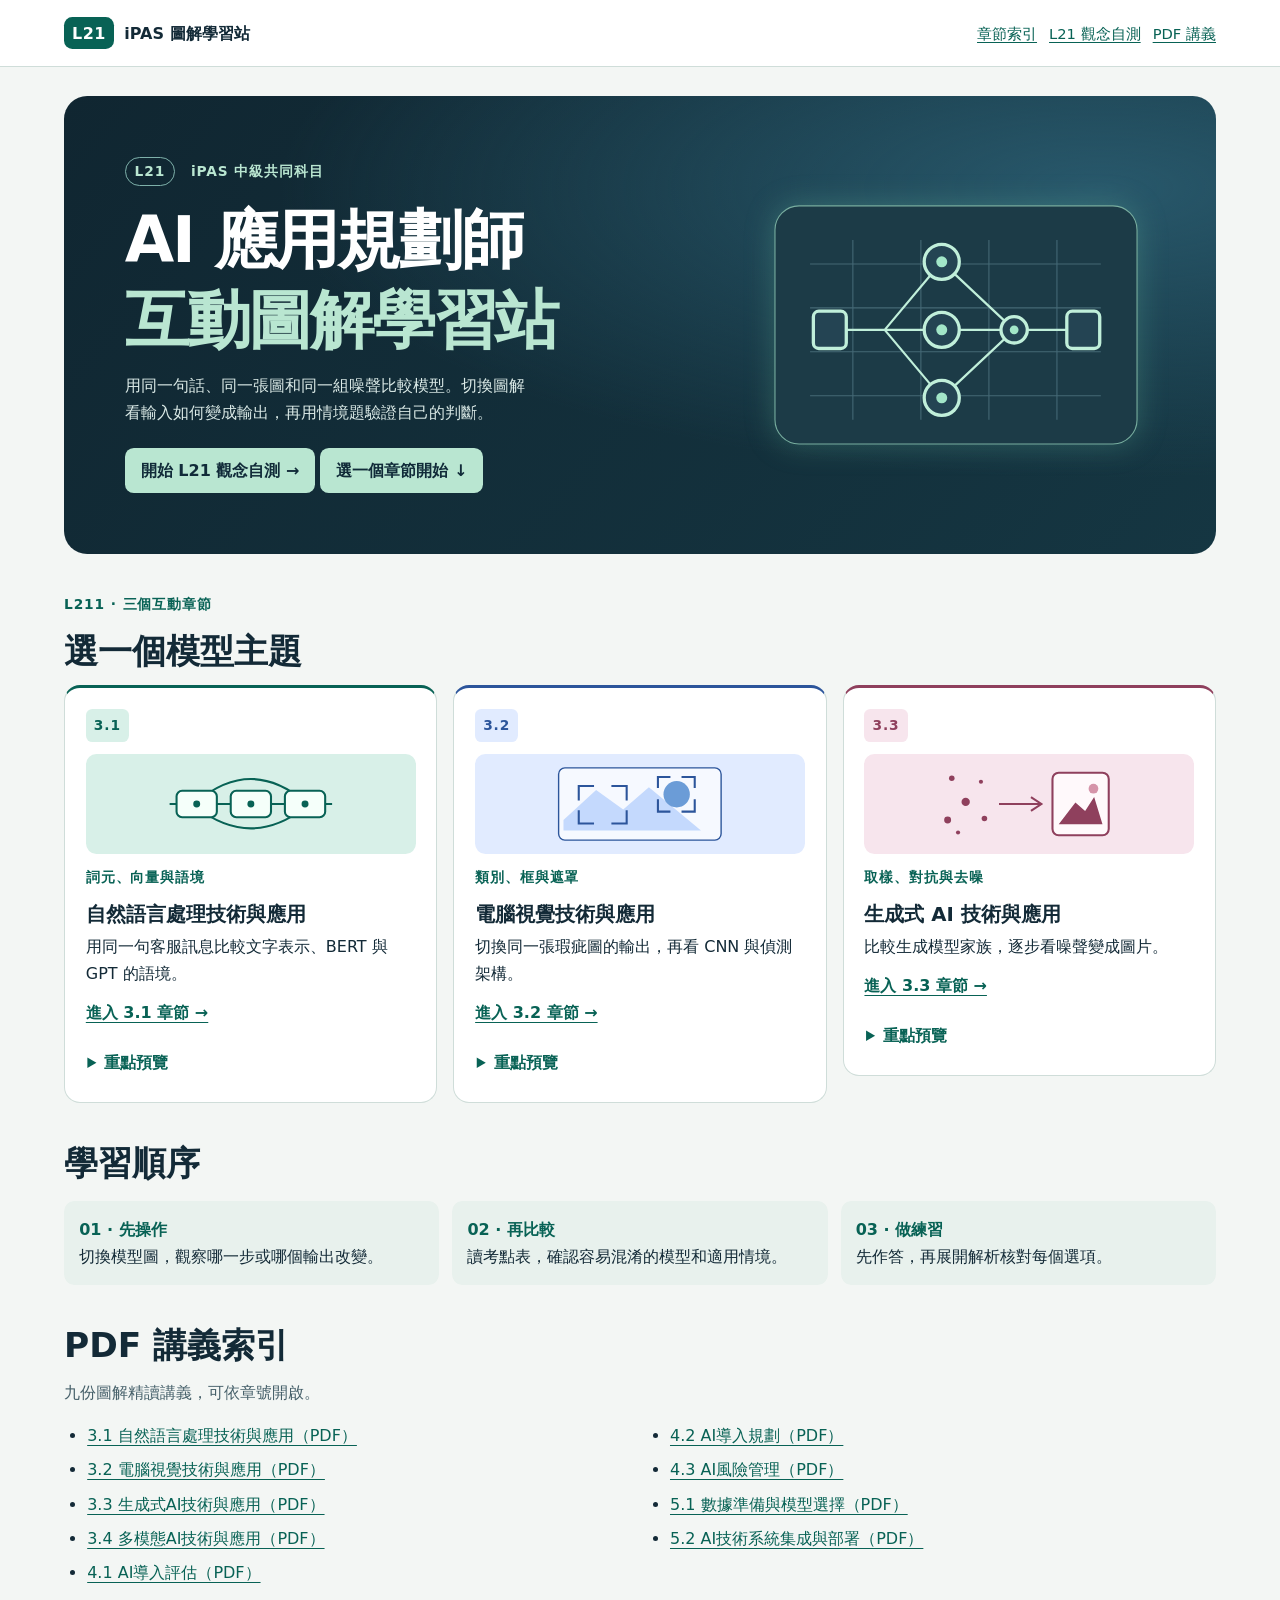
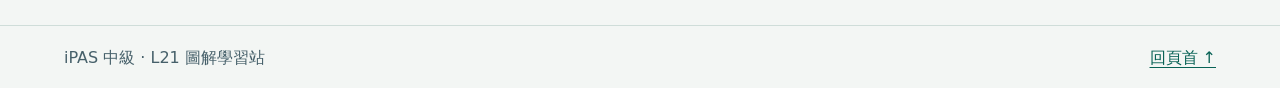
==== commit 9d3d0839: "Add files via upload" ====
--- a/index.html
+++ b/index.html
@@ -13,7 +13,7 @@
   <header class="site-header">
     <div class="frame">
       <a class="brand" href="./index.html"><span class="brand-mark">L21</span> iPAS 圖解學習站</a>
-      <nav class="top-nav" aria-label="網站導覽"><a href="#lessons">章節索引</a><a href="#materials">PDF 講義</a></nav>
+      <nav class="top-nav" aria-label="網站導覽"><a href="#lessons">章節索引</a><a href="./mock-exam.html">L21 觀念自測</a><a href="#materials">PDF 講義</a></nav>
     </div>
   </header>
   <main id="main" class="frame" tabindex="-1">
@@ -22,6 +22,7 @@
         <p class="eyebrow hero-kicker"><span>L21</span> iPAS 中級共同科目</p>
         <h1 id="home-title">AI 應用規劃師<br><span class="accent">互動圖解學習站</span></h1>
         <p>用同一句話、同一張圖和同一組噪聲比較模型。切換圖解看輸入如何變成輸出，再用情境題驗證自己的判斷。</p>
+        <a class="button-link" href="./mock-exam.html">開始 L21 觀念自測 →</a>
         <a class="button-link" href="#lessons">選一個章節開始 ↓</a>
       </div>
       <svg class="hero-figure" viewBox="0 0 350 235" role="img" aria-label="由輸入經過模型節點傳到輸出，代表各章的共同閱讀方向。" xmlns="http://www.w3.org/2000/svg"><rect x="10" y="9" width="330" height="217" rx="22" fill="#1c3b47" stroke="#78ad9f"/>
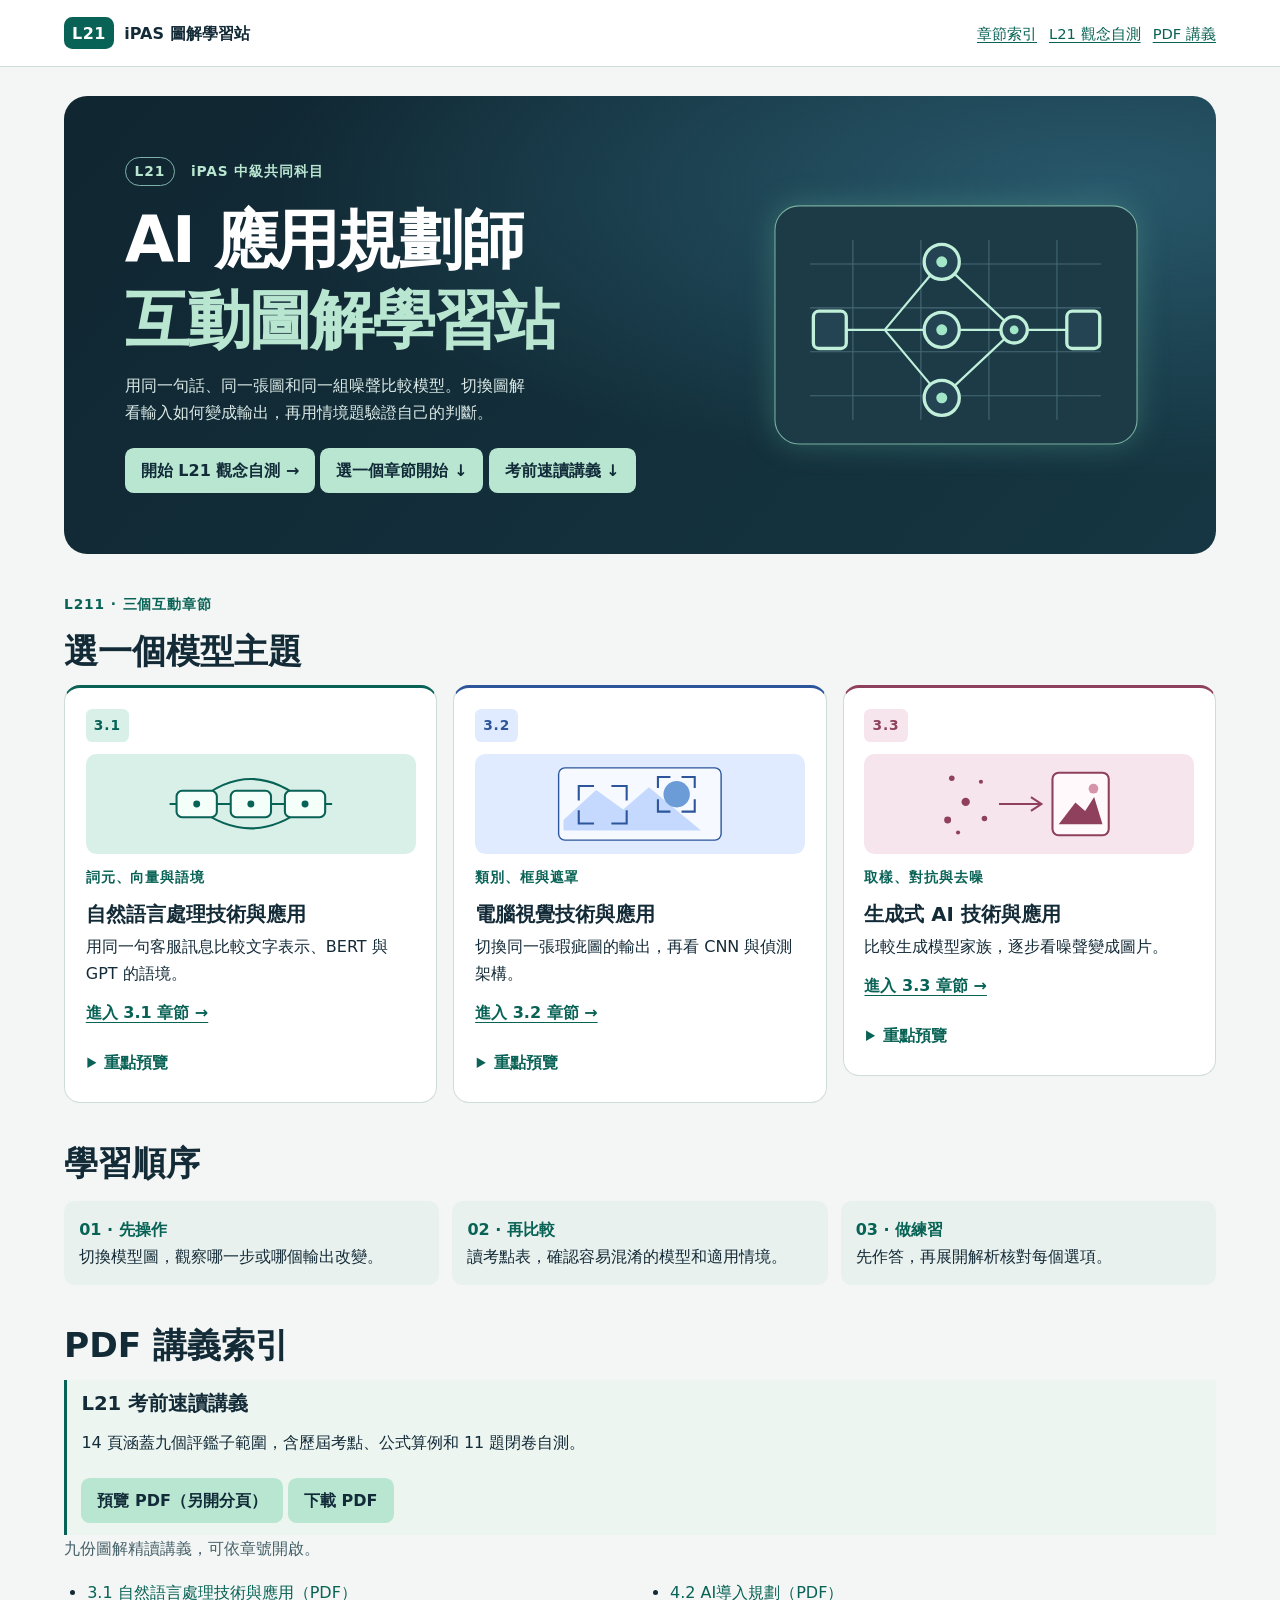
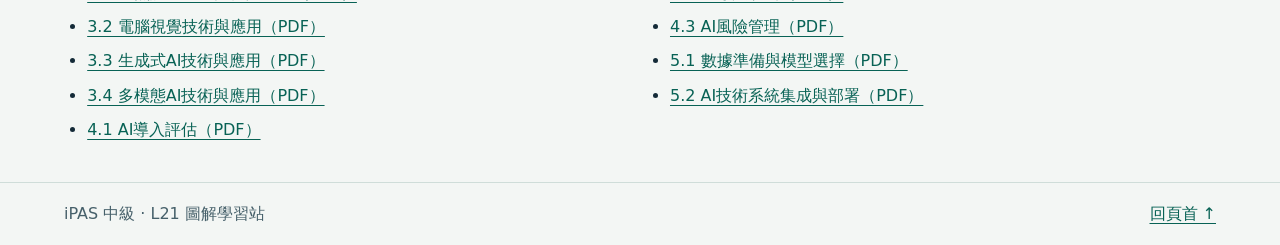
==== commit d8b8ef9b: "Add files via upload" ====
--- a/index.html
+++ b/index.html
@@ -24,6 +24,7 @@
         <p>用同一句話、同一張圖和同一組噪聲比較模型。切換圖解看輸入如何變成輸出，再用情境題驗證自己的判斷。</p>
         <a class="button-link" href="./mock-exam.html">開始 L21 觀念自測 →</a>
         <a class="button-link" href="#lessons">選一個章節開始 ↓</a>
+        <a class="button-link" href="#exam-review">考前速讀講義 ↓</a>
       </div>
       <svg class="hero-figure" viewBox="0 0 350 235" role="img" aria-label="由輸入經過模型節點傳到輸出，代表各章的共同閱讀方向。" xmlns="http://www.w3.org/2000/svg"><rect x="10" y="9" width="330" height="217" rx="22" fill="#1c3b47" stroke="#78ad9f"/>
   <path d="M42 62h265M42 102h265M42 142h265M42 182h265M81 40v164m62-164v164m62-164v164m62-164v164" fill="none" stroke="#446875" stroke-width="1"/>
@@ -83,6 +84,12 @@
     </section>
     <section id="materials" class="home-section">
       <h2>PDF 講義索引</h2>
+      <div id="exam-review" class="note" aria-labelledby="exam-review-title">
+        <h3 id="exam-review-title">L21 考前速讀講義</h3>
+        <p>14 頁涵蓋九個評鑑子範圍，含歷屆考點、公式算例和 11 題閉卷自測。</p>
+        <a class="button-link" href="./material/l21-exam-review.pdf" type="application/pdf" target="_blank" rel="noopener">預覽 PDF（另開分頁）</a>
+        <a class="button-link" href="./material/l21-exam-review.pdf" download="iPAS中級_L21_考前速讀講義.pdf">下載 PDF</a>
+      </div>
       <p class="section-note">九份圖解精讀講義，可依章號開啟。</p>
       <ul class="materials">
         <li><a href="./material/iPAS%E4%B8%AD%E7%B4%9A_L21_3.1_%E8%87%AA%E7%84%B6%E8%AA%9E%E8%A8%80%E8%99%95%E7%90%86%E6%8A%80%E8%A1%93%E8%88%87%E6%87%89%E7%94%A8_%E5%9C%96%E8%A7%A3%E7%B2%BE%E8%AE%80.pdf">3.1 自然語言處理技術與應用（PDF）</a></li>
